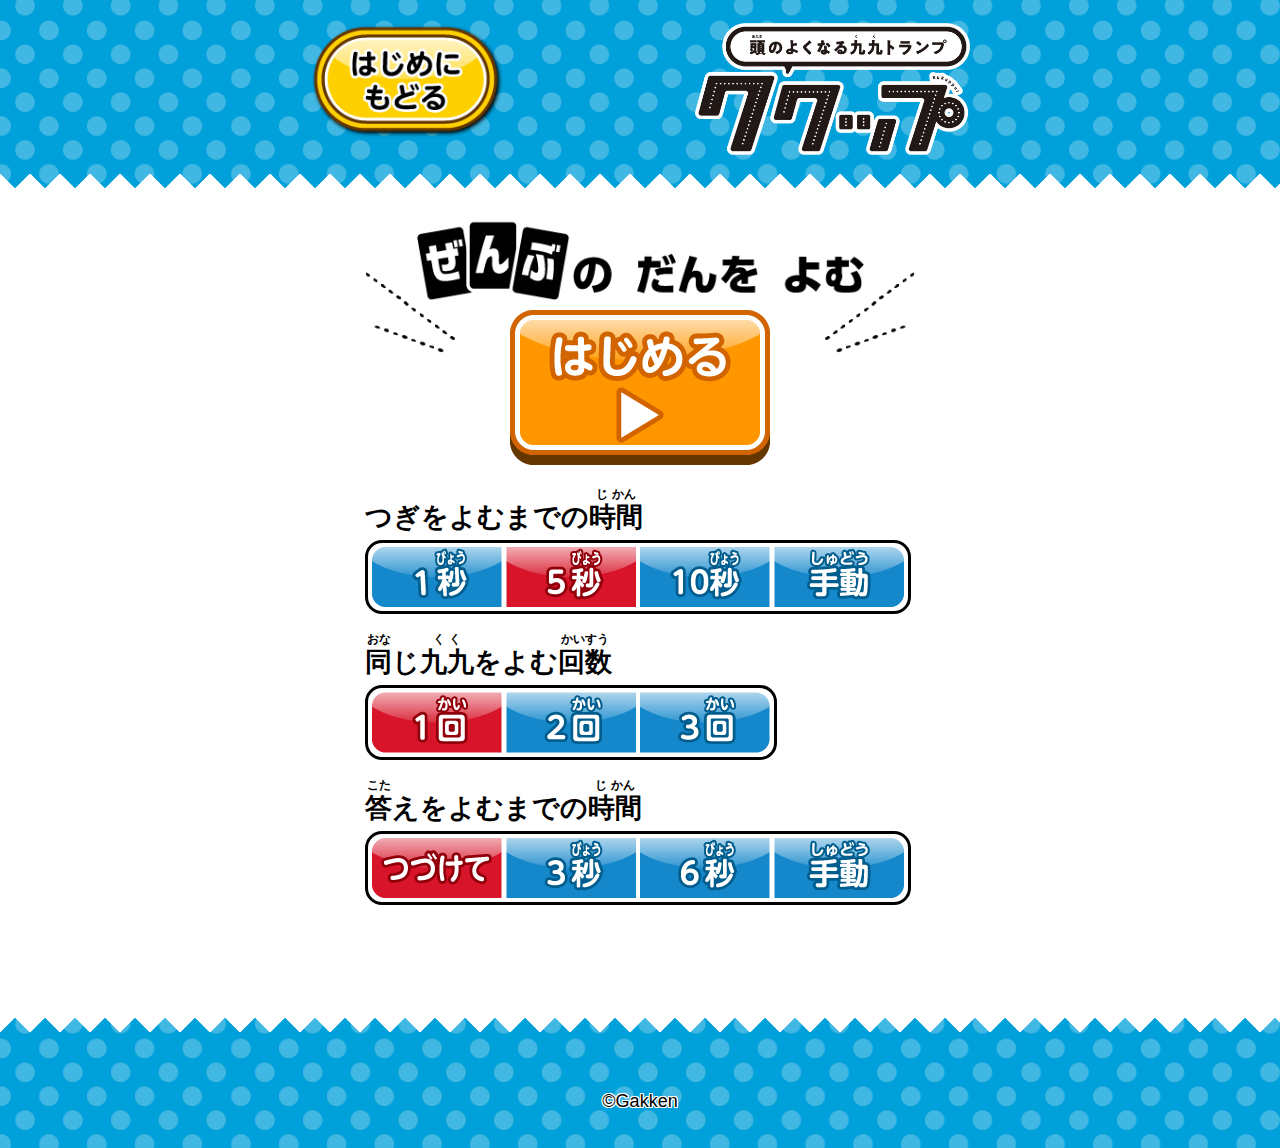
==== play.html @ dc19efb6 "first commit" ====
<!DOCTYPE html>
<html lang="ja">
<head>
	<meta charset="UTF-8">
	<meta http-equiv="X-UA-Compatible" content="IE=edge,chrome=1">
	<meta name="viewport" content="width=device-width, initial-scale=1.0">
	<title>頭のよくなる九九トランプ ククップ</title>
	<link rel="stylesheet" href="./css/common.css">
	<link rel="stylesheet" href="./css/play.css">
	<link rel="stylesheet" href="https://use.fontawesome.com/releases/v5.7.2/css/all.css" integrity="sha384-fnmOCqbTlWIlj8LyTjo7mOUStjsKC4pOpQbqyi7RrhN7udi9RwhKkMHpvLbHG9Sr" crossorigin="anonymous">
	<script src="js/jquery-3.6.0.min.js"></script>
</head>
<body>
	<header class="header-play">
		<div class="inner">
			<div class="header-back" id="back_top"><img src="./img/btn-backtop.png" alt="初めに戻る"></div>
			<h1 class="logo"><img src="./img/logo.png" alt="頭のよくなる九九トランプ ククップ"></h1>
		</div>
	</header>

	<div class="container">
		<div class="player">
			<h2 id="player_ttl" class="player_ttl text_center"><img src="./img/txt-play_all.png" alt="ぜんぶのだんをよむ"></h2>

			<section id="config_sec" class="config_sec">
				<div class="btn_play" id="btn_play"><img src="./img/btn-play.png" alt="はじめる"></div>
				<h3>つぎをよむまでの<span class="jikan">時間</span></h3>
				<div class="wrapper">
					<ul class="btn_column4" id="next_time">
						<li id="sec1" data-next="1000"><img src="./img/btn-1s.png" alt="１秒"></li>
						<li id="sec5" data-next="5000" class="select"><img src="./img/btn-5s.png" alt="５秒"></li>
						<li id="sec10" data-next="10000"><img src="./img/btn-10s.png" alt="１０秒"></li>
						<li id="secM" data-next="manual"><img src="./img/btn-m.png" alt="手動"></li>
					</ul>
				</div>
				
				<h3><span class="onaji">同</span>じ<span class="kuku">九九</span>をよむ<span class="kai">回数</span></h3>
				<div class="wrapper">
					<ul class="btn_column3" id="repeat">
						<li id="repeat1" data-read="1" class="select"><img src="./img/btn-1kai.png" alt="１回"></li>
						<li id="repeat2" data-read="2"><img src="./img/btn-2kai.png" alt="２回"></li>
						<li id="repeat3" data-read="3"><img src="./img/btn-3kai.png" alt="３回"></li>
					</ul>
				</div>
				<h3><span class="kotae">答</span>えをよむまでの<span class="jikan">時間</span></h3>
				<div class="wrapper">
					<ul class="btn_column4" id="answer_time">
						<li id="a_c" data-answer="continue" class="select"><img src="./img/btn-a-time-c.png" alt="つづけて"></li>
						<li id="a_3" data-answer="3000"><img src="./img/btn-a-time-3s.png" alt="３秒"></li>
						<li id="a_6" data-answer="6000"><img src="./img/btn-a-time-6s.png" alt="６秒"></li>
						<li id="a_m" data-answer="answer-manual"><img src="./img/btn-a-time-m.png" alt="手動"></li>
					</ul>
				</div>
			</section>

			<section class="read_sec dsp_none" id="read_sec">
				<div class="to_next" id="to_next"><img src="./img/btn-next-play.png" alt="つぎへ"></div>
				<input type="hidden" id="to_next_hidden">
				<div class="count" id="count">
					<span id="count_child">01</span>
					<span id="count_parent">81</span>
				</div>
				<div id="btn_repeat" class="repeat"><img src="./img/btn-repeat.png" alt="もう１回きく"></div>
				<div id="read_answer" class="read_answer hidden"><img src="./img/btn-answer.png" alt="答えをきく"></div>
				<ul class="operation btn_column2">
					<li id="back"><img src="./img/btn-back.png" alt="1つ前に戻る"></li>
					<li id="play_pause"></li>
				</ul>

				<!-- オーディオファイル -->
				<div class="audio" id="audio_js">
					<audio id="bgm" preload>
						<source id="bgmsrc" src="audio/all/k11.mp3" type="audio/mp3">
					</audio>
				</div>
			</section>

			<div class="popup" id="js-popup">
				<div class="popup-inner bg-end">
					<p>おしまい！<br>とれたカードの<br><span class="mai">枚数</span>を かぞえよう！</p>
					<a href="https://manabi-games.gakken.jp/kukuppu/onsei"><img src="./img/btn-end.png" alt="はい"></a>
				</div>
				<div class="black-background"></div>
			</div>

			<div class="popup" id="js-popup02">
				<div class="popup-inner bg-back">
					<div class="close-btn" id="js-close-btn"><img src="./img/btn-x.png"></div>
					<p>よみあげを やめますか？</p>
					<a href="https://manabi-games.gakken.jp/kukuppu/onsei"><img src="./img/btn-play-end.png" alt="はい"></a>
				</div>
				<div class="black-background" id="js-black-bg"></div>
			</div>
			
		</div>
	</div>

	<footer class="footer-top">
		<p>©︎Gakken</p>
	</footer>
	<script src="js/play.js"></script>
</body>
</html>
---- css/common.css ----
body {
    margin: 0;
    height: 100vh;
    font-family: 'Hiragino Kaku Gothic ProN','ヒラギノ角ゴ ProN W3','ヒラギノ角ゴ StdN','Hiragino Kaku Gothic StdN','Hiragino Kaku Gothic ProN','ヒラギノ角ゴ ProN W3','メイリオ', Meiryo,sans-serif;

}
/****************************
font
****************************/
h1 {
    margin: 0;
}
h2 {
    font-size: 1.7em;
    margin: 30px 0 15px;
    font-family: 'Hiragino Kaku Gothic ProN','ヒラギノ角ゴ ProN W3','ヒラギノ角ゴ StdN','Hiragino Kaku Gothic StdN','Hiragino Kaku Gothic ProN','ヒラギノ角ゴ ProN W3','メイリオ', Meiryo,sans-serif;
}
h3 {
    font-size: 1.7em;
    margin: 30px 0 5px;
    font-family: 'Hiragino Kaku Gothic ProN','ヒラギノ角ゴ ProN W3','ヒラギノ角ゴ StdN','Hiragino Kaku Gothic StdN','Hiragino Kaku Gothic ProN','ヒラギノ角ゴ ProN W3','メイリオ', Meiryo,sans-serif;
}
a {
    text-decoration: none;
    color: #000;
}

/****************************
ヘッダー
****************************/
header {
    width: 100%;
    height: 36vw;
    max-height: 273px;
    background-image: url(../img/background02.png);
    background-repeat: no-repeat;
    background-size: cover;
    position: relative;
}
header::after{
    content: "";
    position: absolute;
    background: -o-linear-gradient(45deg, #fff 50%, transparent 52%),
        -o-linear-gradient(135deg, #fff 50%, transparent 52%);
    background: linear-gradient(45deg, #fff 50%, transparent 52%),
        linear-gradient(315deg, #fff 50%, transparent 52%);
    background-size: 30px 30px;
    height: 14px;
    width: 100%;
    bottom: 0;
}

/****************************
フッター
****************************/
footer {
    width: 100%;
    height: 17vw;
    max-height: 130px;
    background-image: url(../img/background02.png);
    background-repeat: no-repeat;
    background-size: cover;
    position: relative;
}
footer::before{
    content: "";
    position: absolute;
    background: -o-linear-gradient(45deg, #fff 50%, transparent 52%),
        -o-linear-gradient(135deg, #fff 50%, transparent 52%);
    background: linear-gradient(45deg, #fff 50%, transparent 52%),
        linear-gradient(315deg, #fff 50%, transparent 52%);
    -webkit-transform: scale(1, -1);
        -ms-transform: scale(1, -1);
            transform: scale(1, -1);
    background-size: 30px 30px;
    height: 14px;
    width: 100%;
    top: 0;
}
footer p {
    position: absolute;
    top: 50%;
    left: 50%;
    -ms-transform: translateY(-50%) translateX(-50%);
        transform: translateY(-50%) translateX(-50%);
    -webkit-transform: translateY(-50%) translateX(-50%);
    color: #000;
    font-size: 18px;
    text-shadow:1px 1px 0 #FFF, -1px -1px 0 #FFF,
              -1px 1px 0 #FFF, 1px -1px 0 #FFF,
              0px 1px 0 #FFF,  0-1px 0 #FFF,
              -1px 0 0 #FFF, 1px 0 0 #FFF;
}
@media screen and (max-width: 750px) {
    footer p {
        font-size: 14px;
    }
}

/****************************
コンテナ・画面幅
****************************/
.container {
    width: 90%;
    max-width: 550px;
    margin: 0 auto;
}
.container header,
.container section {
    text-align: center;
}
ul {
    -webkit-padding-start: 0;
            padding-inline-start: 0;
}
li {
    list-style-type: none;
}
.dsp_none {
    display: none;
}
.hidden {
    visibility: hidden;
}
.text_center {
    text-align: center;
}

/****************************
2カラムボタン
****************************/
.btn_column2 {
    display: -webkit-box;
    display: -ms-flexbox;
    display: flex;
        -ms-flex-wrap: wrap;
            flex-wrap: wrap;
    -webkit-box-pack: justify;
        -ms-flex-pack: justify;
            justify-content: space-between;
}
.btn_column2 li {
    width: 45%;
    max-width: 250px;
    padding: 10px 0;
}
.btn_column2 li img {
    width: 100%;
}
.btn_column2 li:hover img {
    visibility: hidden;
}

/****************************
設定セクション
****************************/
.config_sec {
    margin-top: 50px;
}
/* 次へボタン */
.btn_next {
    width: 48vw;
    max-width: 360px;
    margin: 60px auto 0;
    position: relative;
    z-index: 1000;
}
.btn_next img {
    width: 100%;
    height: auto;
    position: absolute;
    top: 50%;
    left: 50%;
    -ms-transform: translateY(-50%) translateX(-50%);
        transform: translateY(-50%) translateX(-50%);
    -webkit-transform: translateY(-50%) translateX(-50%);
}
---- css/play.css ----
/****************************
ヘッダー
****************************/
.header-play {
    height: 25vw;
    max-height: 188px;
}
.header-play .inner {
    width: 88vw;
    max-width: 660px;
    margin: 0 auto;
    padding-top: 23px;
    display: -webkit-box;
    display: -ms-flexbox;
    display: flex;
    -ms-flex-wrap: nowrap;
        flex-wrap: nowrap;
    -webkit-box-pack: justify;
        -ms-flex-pack: justify;
            justify-content: space-between;
}
.header-play .inner .header-back img {
    width: 26vw;
    max-width: 195px;
    height: auto;
}
.header-play .inner h1 img {
    width: 26vw;
    max-width: 275px;
    height: auto;
}

@media screen and (max-width: 750px) {
    .header-play .inner {
        padding-top: 12px;
    }
    .header-play .inner h1 img {
        width: 30vw;
    }
}

/****************************
再生設定エリア
****************************/
.container {
    height: 800px;
}
.container section {
    text-align: left;
}
.player {
    position: relative;
}
.player section {
    position: absolute;
    width: 100%;
    margin: 0;
    top: 65%;
}
.player_ttl img {
    width: 100%;
    height: auto;
}
/* はじめるボタン・つぎへボタン */
.btn_play,
.to_next {
    width: 34vw;
    max-width: 260px;
    height: auto;
    margin: 0 auto;
}
.btn_play img,
.to_next img {
    width: 100%;
    height: auto;
}
.btn_play:hover{
    background: url(../img/btn-play_active.png) center no-repeat;
    background-size: contain;
}
.btn_play:active {
    background: url(../img/btn-play_active.png) center no-repeat;
    background-size: contain;
}
.to_next:hover {
    background: url(../img/btn-next-play_active.png) center no-repeat;
    background-size: contain;
}
.to_next:active {
    background: url(../img/btn-next-play_active.png) center no-repeat;
    background-size: contain;
}
.btn_play:hover img,
.to_next:hover img {
    visibility: hidden;
}
.btn_play:active img,
.to_next:active img {
    visibility: hidden;
}
/* ふりがな */
.jikan,
.onaji,
.kuku,
.kai,
.kotae,
.mai {
    position: relative;
}
.jikan::before,
.onaji::before,
.kuku::before,
.kai::before,
.kotae::before,
.mai::before {
    position: absolute;
    font-size: 0.75rem;
    top: -13px;
    width: 100%;
    text-align: center;
    line-height: 1;
}
.jikan::before {
    content: "じ かん";
}
.onaji::before {
    content: "おな";
}
.kuku::before {
    content: "く く";
}
.kai::before {
    content: "かいすう";
}
.kotae::before {
    content: "こた";
}
.mai::before {
    content: "まい すう";
}
.config_sec .wrapper {
    display: inline-block;
}
/* 次を読むまでの時間・同じ九九を読む回数・答えを読むまでの時間 */
.btn_column3,
.btn_column4 {
    margin: 0;
    display: -webkit-box;
    display: -ms-flexbox;
    display: flex;
    -ms-flex-wrap: nowrap;
        flex-wrap: nowrap;
    -webkit-box-pack: start;
        -ms-flex-pack: start;
            justify-content: flex-start;
        -webkit-box-align: center;
            -ms-flex-align: center;
                align-items: center;
    border: solid 3px #000;
    border-radius: 17px;
    padding: 4px;
}
.btn_column3 li,
.btn_column4 li {
    width: 17vw;
    max-width: 130px;
    height: auto;
    margin-right: 4px;
}
.btn_column3 li:last-child,
.btn_column4 li:last-child {
    margin-right: 0;
}
.btn_column3 img,
.btn_column4 img {
    width: 100%;
    height: auto;
    display: -webkit-box;
    display: -ms-flexbox;
    display: flex;
    -webkit-box-pack: start;
        -ms-flex-pack: start;
            justify-content: flex-start;
    -webkit-box-align: center;
        -ms-flex-align: center;
        align-items: center;
}
.btn_column3 li.select img,
.btn_column4 li.select img {
    visibility: hidden;
}
/* つぎをよむまでの時間 選択時 */
.btn_column4 .select#sec1 {
    background: url(../img/btn-1s_active.png) no-repeat top center;
    background-size: contain;
}
.btn_column4 .select#sec5 {
    background: url(../img/btn-5s_active.png) no-repeat top center;
    background-size: contain;
}
.btn_column4 .select#sec10 {
    background: url(../img/btn-10s_active.png) no-repeat top center;
    background-size: contain;
}
.btn_column4 .select#secM {
    background: url(../img/btn-m_active.png) no-repeat top center;
    background-size: contain;
}
/* 同じ九九を読む回数 選択時 */
.btn_column3 .select#repeat1 {
    background: url(../img/btn-1kai_active.png) no-repeat top center;
    background-size: contain;
}
.btn_column3 .select#repeat2 {
    background: url(../img/btn-2kai_active.png) no-repeat top center;
    background-size: contain;
}
.btn_column3 .select#repeat3 {
    background: url(../img/btn-3kai_active.png) no-repeat top center;
    background-size: contain;
}
/* 答えをよむまでの時間 選択時 */
.btn_column4 .select#a_c {
    background: url(../img/btn-a-time-c_active.png) no-repeat top center;
    background-size: contain;
}
.btn_column4 .select#a_3 {
    background: url(../img/btn-a-time-3s_active.png) no-repeat top center;
    background-size: contain;
}
.btn_column4 .select#a_6 {
    background: url(../img/btn-a-time-6s_active.png) no-repeat top center;
    background-size: contain;
}
.btn_column4 .select#a_m {
    background: url(../img/btn-a-time-m_active.png) no-repeat top center;
    background-size: contain;
}
@media screen and (max-width: 750px) {
    .btn_column4 {
        border-radius: 13px;
        padding: 3px 4px;
    }
    .btn_column4 li {
        margin-right: 2px;
    }
}
@media screen and (max-width: 480px) {
    .container {
        height: 600px;
    }
}

/****************************
再生画面
****************************/
.read_sec {
    margin: 20px 0;
}
/* 読み上げボタン */
.btn_read {
    margin-bottom: 30px;
}
.btn_read a {
    font-size: 1.2em;
    color: #000;
    text-decoration: none;
}
/* カウンター */
.count {
    position: absolute;
    left: 75%;
    top: 8%;
    width: 25vw;
    height: 20vw;
    max-width: 188px;
    max-height: 150px;
    background: url(../img/count.png) no-repeat center;
    background-size: contain;
}
.count #count_child {
    position: absolute;
    top: 18%;
    left: 25%;
    font-size: 2.3em;
    font-weight: bold;
}
.count #count_parent {
    position: absolute;
    top: 50%;
    left: 50%;
    font-size: 2.3em;
    font-weight: bold;
}
/* もう1回きく・答えをきく */
.repeat {
    margin-top: 42px;
}
.read_answer {
    margin-top: 20px;
}
.repeat img,
.read_answer img {
    width: 100%;
    height: auto;
}
.repeat:hover{
    background: url(../img/btn-repeat_hov.png) no-repeat center;
    background-size: contain;
}
.repeat:active {
    background: url(../img/btn-repeat_hov.png) no-repeat center;
    background-size: contain;
}
.read_answer:hover {
    background: url(../img/btn-answer_hov.png) no-repeat center;
    background-size: contain;
}
.read_answer:active {
    background: url(../img/btn-answer_hov.png) no-repeat center;
    background-size: contain;
}
.repeat:hover img,
.read_answer:hover img {
    visibility: hidden;
}
.repeat:active img,
.read_answer:active img {
    visibility: hidden;
}
.repeat:active img,
.read_answer:active img {
    visibility: hidden;
}

/* 1つ前に戻る・とめる */
.operation #back:hover {
    background: url(../img/btn-back_hov.png) no-repeat center;
    background-size: contain;
}
.operation #back:active {
    background: url(../img/btn-back_hov.png) no-repeat center;
    background-size: contain;
}
.operation #play_pause:hover .img_play {
    background: url(../img/btn-play02_hov.png) no-repeat center;
    background-size: contain;
}
.operation #play_pause:active .img_play {
    background: url(../img/btn-play02_hov.png) no-repeat center;
    background-size: contain;
}
.operation #play_pause:hover .btn_pause {
    background: url(../img/btn-pause_hov.png) no-repeat center;
    background-size: contain;
}
.operation #play_pause:active .btn_pause {
    background: url(../img/btn-pause_hov.png) no-repeat center;
    background-size: contain;
}
.operation #back:hover img,
.operation #play_pause:hover img {
    visibility: hidden;
}
.operation #back:active img,
.operation #play_pause:active img {
    visibility: hidden;
}
.disabled {
    pointer-events: none !important;
}
.disabled:hover img {
    visibility: visible !important;
}
.disabled:active img {
    visibility: visible !important;
}

@media screen and (max-width: 750px) {
    .count #count_child,
    .count #count_parent {
        font-size: 2em;
    }
}
@media screen and (max-width: 480px) {
    .count {
        left: 70%;
        top: 11%;
        width: 94px;
        height: 75px;
    }
    .count #count_child,
    .count #count_parent {
        font-size: 1.1em;
    }
    .count #count_child {
        top: 19%;
        left: 27%;
    }
}

/****************************
ポップアップウィンドウ
****************************/
.popup {
    position: fixed;
    left: 0;
    top: 0;
    width: 100%;
    height: 100%;
    z-index: 9999;
    opacity: 0;
    visibility: hidden;
    -webkit-transition: .6s;
    -o-transition: .6s;
    transition: .6s;
}
.popup.is-show {
    opacity: 1;
    visibility: visible;
}
.popup-inner {
    position: absolute;
    left: 50%;
    top: 50%;
    -webkit-transform: translate(-50%,-50%);
        -ms-transform: translate(-50%,-50%);
            transform: translate(-50%,-50%);
    width: 86vw;
    height: 49vw;
    max-width: 650px;
    max-height: 370px;
    text-align: center;
    z-index: 2;
}
.bg-back p {
    margin-top: 80px;
}
.popup-inner p {
    font-size: 2em;
    font-weight: bold;
    text-shadow: 1px 1px 0 #FFF, -1px -1px 0 #FFF, -1px 1px 0 #FFF, 1px -1px 0 #FFF, 0px 1px 0 #FFF, 0-1px 0 #FFF, -1px 0 0 #FFF, 1px 0 0 #FFF;
}
.popup-inner img {
    width: 73vw;
    max-width: 550px;
    height: auto;
}
.close-btn {
    position: absolute;
    right: 17px;
    top: 11px;
    width: 6vw;
    max-width: 50px;
    height: auto;
    cursor: pointer;
}
.close-btn img {
    width: 100%;
    height: auto;
}
.black-background {
    position: absolute;
    left: 0;
    top: 0;
    width: 100%;
    height: 100%;
    background-color: rgba(255,255,255,.6);
    z-index: 1;
    cursor: pointer;
}
/* 再生終了時の背景 */
.bg-end {
    background: url(../img/popup-end.png) no-repeat center;
    background-size: contain;
}
.bg-back {
    background: url(../img/popup-back.png) no-repeat center;
    background-size: contain;
}
@media screen and (max-width: 750px) {
    .popup-inner p {
        font-size: 1.5em;
    }
}
@media screen and (max-width: 480px) {
    .popup-inner p {
        font-size: 1.1em;
    }
    .bg-back p {
        margin-top: 50px;
    }
}
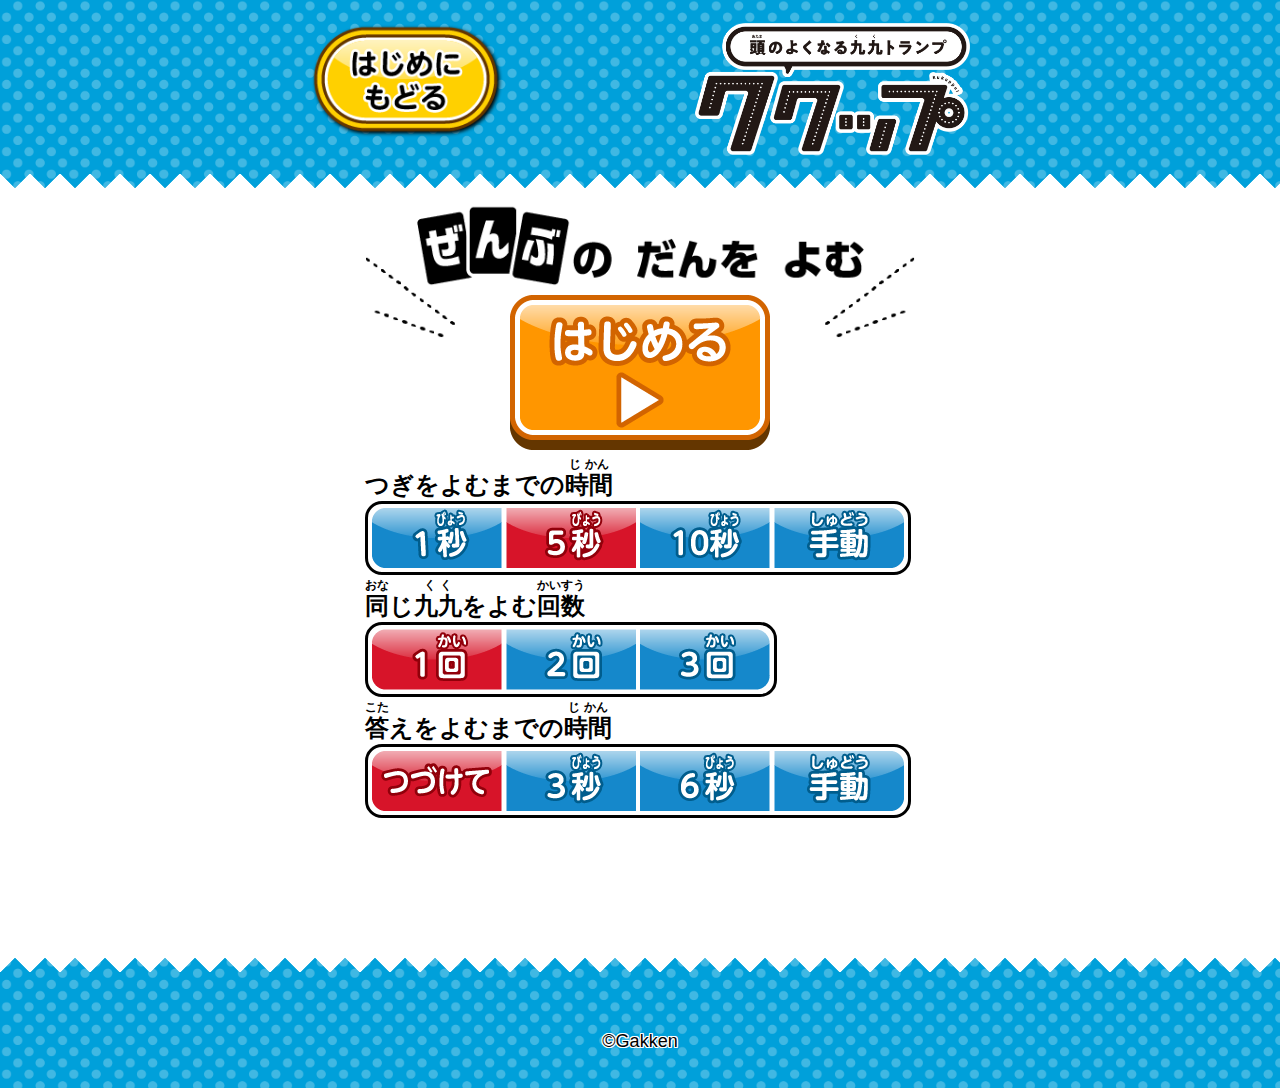
==== commit 2b30aa9b: "画面レイアウト・レスポンシブ対応の修正" ====
--- a/play.html
+++ b/play.html
@@ -5,8 +5,8 @@
 	<meta http-equiv="X-UA-Compatible" content="IE=edge,chrome=1">
 	<meta name="viewport" content="width=device-width, initial-scale=1.0">
 	<title>頭のよくなる九九トランプ ククップ</title>
-	<link rel="stylesheet" href="./css/common.css">
-	<link rel="stylesheet" href="./css/play.css">
+	<link rel="stylesheet" href="./css/common.css?v=20211116">
+	<link rel="stylesheet" href="./css/play.css?v=20211116">
 	<link rel="stylesheet" href="https://use.fontawesome.com/releases/v5.7.2/css/all.css" integrity="sha384-fnmOCqbTlWIlj8LyTjo7mOUStjsKC4pOpQbqyi7RrhN7udi9RwhKkMHpvLbHG9Sr" crossorigin="anonymous">
 	<script src="js/jquery-3.6.0.min.js"></script>
 </head>
@@ -18,80 +18,82 @@
 		</div>
 	</header>
 
-	<div class="container">
-		<div class="player">
-			<h2 id="player_ttl" class="player_ttl text_center"><img src="./img/txt-play_all.png" alt="ぜんぶのだんをよむ"></h2>
-
-			<section id="config_sec" class="config_sec">
-				<div class="btn_play" id="btn_play"><img src="./img/btn-play.png" alt="はじめる"></div>
-				<h3>つぎをよむまでの<span class="jikan">時間</span></h3>
-				<div class="wrapper">
-					<ul class="btn_column4" id="next_time">
-						<li id="sec1" data-next="1000"><img src="./img/btn-1s.png" alt="１秒"></li>
-						<li id="sec5" data-next="5000" class="select"><img src="./img/btn-5s.png" alt="５秒"></li>
-						<li id="sec10" data-next="10000"><img src="./img/btn-10s.png" alt="１０秒"></li>
-						<li id="secM" data-next="manual"><img src="./img/btn-m.png" alt="手動"></li>
+	<div class="wrap">
+		<div class="container">
+			<div class="player">
+				<h2 id="player_ttl" class="player_ttl text_center"><img src="./img/txt-play_all.png" alt="ぜんぶのだんをよむ"></h2>
+	
+				<section id="config_sec" class="config_sec">
+					<div class="btn_play" id="btn_play"><img src="./img/btn-play.png" alt="はじめる"></div>
+					<h3>つぎをよむまでの<span class="jikan">時間</span></h3>
+					<div class="wrapper">
+						<ul class="btn_column4" id="next_time">
+							<li id="sec1" data-next="1000"><img src="./img/btn-1s.png" alt="１秒"></li>
+							<li id="sec5" data-next="5000" class="select"><img src="./img/btn-5s.png" alt="５秒"></li>
+							<li id="sec10" data-next="10000"><img src="./img/btn-10s.png" alt="１０秒"></li>
+							<li id="secM" data-next="manual"><img src="./img/btn-m.png" alt="手動"></li>
+						</ul>
+					</div>
+					
+					<h3><span class="onaji">同</span>じ<span class="kuku">九九</span>をよむ<span class="kai">回数</span></h3>
+					<div class="wrapper">
+						<ul class="btn_column3" id="repeat">
+							<li id="repeat1" data-read="1" class="select"><img src="./img/btn-1kai.png" alt="１回"></li>
+							<li id="repeat2" data-read="2"><img src="./img/btn-2kai.png" alt="２回"></li>
+							<li id="repeat3" data-read="3"><img src="./img/btn-3kai.png" alt="３回"></li>
+						</ul>
+					</div>
+					<h3><span class="kotae">答</span>えをよむまでの<span class="jikan">時間</span></h3>
+					<div class="wrapper">
+						<ul class="btn_column4" id="answer_time">
+							<li id="a_c" data-answer="continue" class="select"><img src="./img/btn-a-time-c.png" alt="つづけて"></li>
+							<li id="a_3" data-answer="3000"><img src="./img/btn-a-time-3s.png" alt="３秒"></li>
+							<li id="a_6" data-answer="6000"><img src="./img/btn-a-time-6s.png" alt="６秒"></li>
+							<li id="a_m" data-answer="answer-manual"><img src="./img/btn-a-time-m.png" alt="手動"></li>
+						</ul>
+					</div>
+				</section>
+	
+				<section class="read_sec dsp_none" id="read_sec">
+					<div class="to_next" id="to_next"><img src="./img/btn-next-play.png" alt="つぎへ"></div>
+					<input type="hidden" id="to_next_hidden">
+					<div class="count" id="count">
+						<span id="count_child">01</span>
+						<span id="count_parent">81</span>
+					</div>
+					<div id="btn_repeat" class="repeat"><img src="./img/btn-repeat.png" alt="もう１回きく"></div>
+					<div id="read_answer" class="read_answer hidden"><img src="./img/btn-answer.png" alt="答えをきく"></div>
+					<ul class="operation btn_column2">
+						<li id="back"><img src="./img/btn-back.png" alt="1つ前に戻る"></li>
+						<li id="play_pause"></li>
 					</ul>
+	
+					<!-- オーディオファイル -->
+					<div class="audio" id="audio_js">
+						<audio id="bgm" preload>
+							<source id="bgmsrc" src="audio/all/k11.mp3" type="audio/mp3">
+						</audio>
+					</div>
+				</section>
+	
+				<div class="popup" id="js-popup">
+					<div class="popup-inner bg-end">
+						<p>おしまい！<br>とれたカードの<br><span class="mai">枚数</span>を かぞえよう！</p>
+						<a href="https://manabi-games.gakken.jp/kukuppu/onsei"><img src="./img/btn-end.png" alt="はい"></a>
+					</div>
+					<div class="black-background"></div>
+				</div>
+	
+				<div class="popup" id="js-popup02">
+					<div class="popup-inner bg-back">
+						<div class="close-btn" id="js-close-btn"><img src="./img/btn-x.png"></div>
+						<p>よみあげを やめますか？</p>
+						<a href="https://manabi-games.gakken.jp/kukuppu/onsei"><img src="./img/btn-play-end.png" alt="はい"></a>
+					</div>
+					<div class="black-background" id="js-black-bg"></div>
 				</div>
 				
-				<h3><span class="onaji">同</span>じ<span class="kuku">九九</span>をよむ<span class="kai">回数</span></h3>
-				<div class="wrapper">
-					<ul class="btn_column3" id="repeat">
-						<li id="repeat1" data-read="1" class="select"><img src="./img/btn-1kai.png" alt="１回"></li>
-						<li id="repeat2" data-read="2"><img src="./img/btn-2kai.png" alt="２回"></li>
-						<li id="repeat3" data-read="3"><img src="./img/btn-3kai.png" alt="３回"></li>
-					</ul>
-				</div>
-				<h3><span class="kotae">答</span>えをよむまでの<span class="jikan">時間</span></h3>
-				<div class="wrapper">
-					<ul class="btn_column4" id="answer_time">
-						<li id="a_c" data-answer="continue" class="select"><img src="./img/btn-a-time-c.png" alt="つづけて"></li>
-						<li id="a_3" data-answer="3000"><img src="./img/btn-a-time-3s.png" alt="３秒"></li>
-						<li id="a_6" data-answer="6000"><img src="./img/btn-a-time-6s.png" alt="６秒"></li>
-						<li id="a_m" data-answer="answer-manual"><img src="./img/btn-a-time-m.png" alt="手動"></li>
-					</ul>
-				</div>
-			</section>
-
-			<section class="read_sec dsp_none" id="read_sec">
-				<div class="to_next" id="to_next"><img src="./img/btn-next-play.png" alt="つぎへ"></div>
-				<input type="hidden" id="to_next_hidden">
-				<div class="count" id="count">
-					<span id="count_child">01</span>
-					<span id="count_parent">81</span>
-				</div>
-				<div id="btn_repeat" class="repeat"><img src="./img/btn-repeat.png" alt="もう１回きく"></div>
-				<div id="read_answer" class="read_answer hidden"><img src="./img/btn-answer.png" alt="答えをきく"></div>
-				<ul class="operation btn_column2">
-					<li id="back"><img src="./img/btn-back.png" alt="1つ前に戻る"></li>
-					<li id="play_pause"></li>
-				</ul>
-
-				<!-- オーディオファイル -->
-				<div class="audio" id="audio_js">
-					<audio id="bgm" preload>
-						<source id="bgmsrc" src="audio/all/k11.mp3" type="audio/mp3">
-					</audio>
-				</div>
-			</section>
-
-			<div class="popup" id="js-popup">
-				<div class="popup-inner bg-end">
-					<p>おしまい！<br>とれたカードの<br><span class="mai">枚数</span>を かぞえよう！</p>
-					<a href="https://manabi-games.gakken.jp/kukuppu/onsei"><img src="./img/btn-end.png" alt="はい"></a>
-				</div>
-				<div class="black-background"></div>
 			</div>
-
-			<div class="popup" id="js-popup02">
-				<div class="popup-inner bg-back">
-					<div class="close-btn" id="js-close-btn"><img src="./img/btn-x.png"></div>
-					<p>よみあげを やめますか？</p>
-					<a href="https://manabi-games.gakken.jp/kukuppu/onsei"><img src="./img/btn-play-end.png" alt="はい"></a>
-				</div>
-				<div class="black-background" id="js-black-bg"></div>
-			</div>
-			
 		</div>
 	</div>
 
--- a/css/common.css
+++ b/css/common.css
@@ -1,8 +1,10 @@
+@charset "UTF-8";
 body {
     margin: 0;
     height: 100vh;
     font-family: 'Hiragino Kaku Gothic ProN','ヒラギノ角ゴ ProN W3','ヒラギノ角ゴ StdN','Hiragino Kaku Gothic StdN','Hiragino Kaku Gothic ProN','ヒラギノ角ゴ ProN W3','メイリオ', Meiryo,sans-serif;
-
+    background-image: url(../img/background02.png);
+    background-size: contain;
 }
 /****************************
 font
@@ -11,13 +13,13 @@
     margin: 0;
 }
 h2 {
-    font-size: 1.7em;
-    margin: 30px 0 15px;
+    font-size: 1.5em;
+    margin: 0;
     font-family: 'Hiragino Kaku Gothic ProN','ヒラギノ角ゴ ProN W3','ヒラギノ角ゴ StdN','Hiragino Kaku Gothic StdN','Hiragino Kaku Gothic ProN','ヒラギノ角ゴ ProN W3','メイリオ', Meiryo,sans-serif;
 }
 h3 {
-    font-size: 1.7em;
-    margin: 30px 0 5px;
+    font-size: 1.5em;
+    margin: 15px 0 0;
     font-family: 'Hiragino Kaku Gothic ProN','ヒラギノ角ゴ ProN W3','ヒラギノ角ゴ StdN','Hiragino Kaku Gothic StdN','Hiragino Kaku Gothic ProN','ヒラギノ角ゴ ProN W3','メイリオ', Meiryo,sans-serif;
 }
 a {
@@ -32,9 +34,6 @@
     width: 100%;
     height: 36vw;
     max-height: 273px;
-    background-image: url(../img/background02.png);
-    background-repeat: no-repeat;
-    background-size: cover;
     position: relative;
 }
 header::after{
@@ -57,9 +56,6 @@
     width: 100%;
     height: 17vw;
     max-height: 130px;
-    background-image: url(../img/background02.png);
-    background-repeat: no-repeat;
-    background-size: cover;
     position: relative;
 }
 footer::before{
@@ -100,10 +96,15 @@
 /****************************
 コンテナ・画面幅
 ****************************/
+.wrap {
+    background-color: #fff;
+}
 .container {
-    width: 90%;
+    width: 80%;
     max-width: 550px;
+    height: 650px;
     margin: 0 auto;
+    padding: 15px 0;
 }
 .container header,
 .container section {
@@ -125,6 +126,11 @@
 .text_center {
     text-align: center;
 }
+@media screen and (max-width: 480px) {
+    .container {
+        height: 450px;
+    }
+}
 
 /****************************
 2カラムボタン
@@ -138,11 +144,11 @@
     -webkit-box-pack: justify;
         -ms-flex-pack: justify;
             justify-content: space-between;
+    margin: 8px 0;
 }
 .btn_column2 li {
     width: 45%;
     max-width: 250px;
-    padding: 10px 0;
 }
 .btn_column2 li img {
     width: 100%;
@@ -155,13 +161,15 @@
 設定セクション
 ****************************/
 .config_sec {
-    margin-top: 50px;
+    margin-top: 15px;
 }
 /* 次へボタン */
 .btn_next {
     width: 48vw;
     max-width: 360px;
-    margin: 60px auto 0;
+    height: 86px;
+    margin: 0 auto;
+    padding: 10px 0 15px;
     position: relative;
     z-index: 1000;
 }
@@ -174,4 +182,9 @@
     -ms-transform: translateY(-50%) translateX(-50%);
         transform: translateY(-50%) translateX(-50%);
     -webkit-transform: translateY(-50%) translateX(-50%);
+}
+@media screen and (max-width: 480px) {
+    .btn_next {
+        height: 43px;
+    }
 }--- a/css/play.css
+++ b/css/play.css
@@ -1,3 +1,4 @@
+@charset "UTF-8";
 /****************************
 ヘッダー
 ****************************/
@@ -43,7 +44,7 @@
 再生設定エリア
 ****************************/
 .container {
-    height: 800px;
+    height: 740px;
 }
 .container section {
     text-align: left;
@@ -247,7 +248,7 @@
 }
 @media screen and (max-width: 480px) {
     .container {
-        height: 600px;
+        height: 470px;
     }
 }
 
@@ -294,10 +295,10 @@
 }
 /* もう1回きく・答えをきく */
 .repeat {
-    margin-top: 42px;
+    margin-top: 35px;
 }
 .read_answer {
-    margin-top: 20px;
+    margin-top: 10px;
 }
 .repeat img,
 .read_answer img {
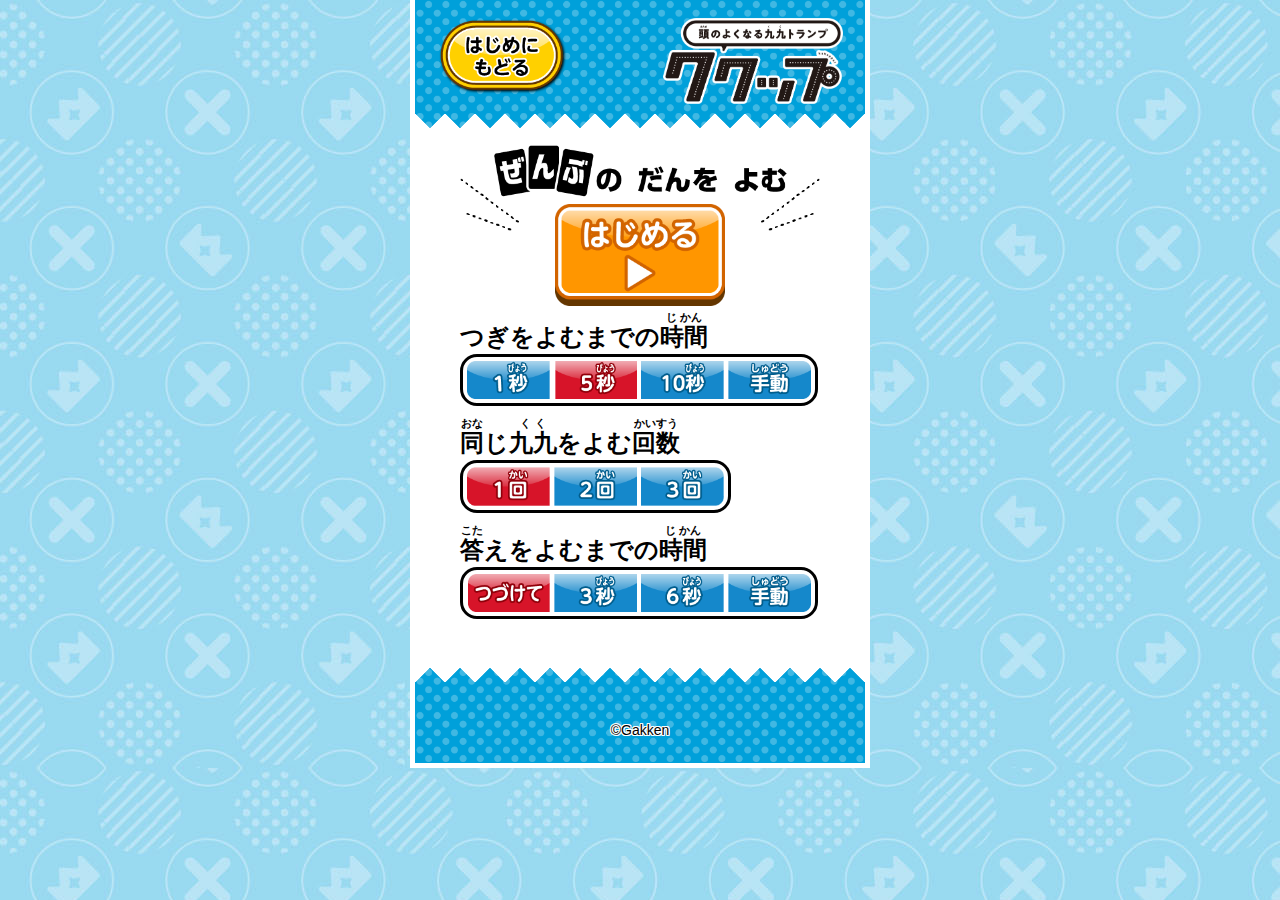
==== commit e94df063: "音声URLの取得元をJSONに変更・その他動作・デザインの修正" ====
--- a/play.html
+++ b/play.html
@@ -5,10 +5,11 @@
 	<meta http-equiv="X-UA-Compatible" content="IE=edge,chrome=1">
 	<meta name="viewport" content="width=device-width, initial-scale=1.0">
 	<title>頭のよくなる九九トランプ ククップ</title>
-	<link rel="stylesheet" href="./css/common.css?v=20211116">
-	<link rel="stylesheet" href="./css/play.css?v=20211116">
+	<link rel="stylesheet" href="./css/common.css?v=20211129">
+	<link rel="stylesheet" href="./css/play.css?v=20211129">
 	<link rel="stylesheet" href="https://use.fontawesome.com/releases/v5.7.2/css/all.css" integrity="sha384-fnmOCqbTlWIlj8LyTjo7mOUStjsKC4pOpQbqyi7RrhN7udi9RwhKkMHpvLbHG9Sr" crossorigin="anonymous">
 	<script src="js/jquery-3.6.0.min.js"></script>
+	<!-- <script type="text/javascript" src="/js/audio.min.js"></script> -->
 </head>
 <body>
 	<header class="header-play">
@@ -101,5 +102,36 @@
 		<p>©︎Gakken</p>
 	</footer>
 	<script src="js/play.js"></script>
+	<script>
+		$(function () {
+			switch (getParam('step')) {
+				case '1':
+					$('#player_ttl').html('<img src="./img/txt-play_13.png" alt="１〜３のだんをよむ">');
+					$('#count_parent').html('27');
+					break;
+				case '4':
+					$('#player_ttl').html('<imgsrc ="./img/txt-play_46.png" alt="４〜６のだんをよむ">');
+					$('#count_parent').html('27');
+					break;
+				case '7':
+					$('#player_ttl').html('<img src="./img/txt-play_79.png" alt="７〜９のだんをよむ">');
+					$('#count_parent').html('27');
+					break;
+				default:
+					$('#count_parent').html('81');
+					break;
+			}
+			$.getJSON("json/kuku.json", function (data) {
+				$('#btn_play').click(function() {
+					// 答えを読むまでの時間が「手動」ならば答えを聞くボタンを表示
+					if(readAnswerInterval() == 'm') {
+						$('#read_answer').removeClass('hidden');
+					}
+					// 九九再生イベント
+					init(data);
+				})
+			})
+        })
+	</script>
 </body>
 </html>--- a/css/common.css
+++ b/css/common.css
@@ -1,10 +1,22 @@
 @charset "UTF-8";
 body {
-    margin: 0;
-    height: 100vh;
+    max-width: 450px;
+    margin: 0 auto;
+    border-left: solid 5px #fff;
+    border-right: solid 5px #fff;
+    border-bottom: solid 5px #fff;
     font-family: 'Hiragino Kaku Gothic ProN','ヒラギノ角ゴ ProN W3','ヒラギノ角ゴ StdN','Hiragino Kaku Gothic StdN','Hiragino Kaku Gothic ProN','ヒラギノ角ゴ ProN W3','メイリオ', Meiryo,sans-serif;
-    background-image: url(../img/background02.png);
-    background-size: contain;
+    background-image: url(../img/background_pc.jpg);
+}
+@media screen and (max-width: 480px) {
+    body {
+        max-width: 100%;
+        border-left: none;
+        border-right: none;
+        border-bottom: none;
+        background-image: url(../img/background.png);
+        background-size: contain;
+    }
 }
 /****************************
 font
@@ -13,14 +25,15 @@
     margin: 0;
 }
 h2 {
-    font-size: 1.5em;
+    font-size: 24px;
     margin: 0;
     font-family: 'Hiragino Kaku Gothic ProN','ヒラギノ角ゴ ProN W3','ヒラギノ角ゴ StdN','Hiragino Kaku Gothic StdN','Hiragino Kaku Gothic ProN','ヒラギノ角ゴ ProN W3','メイリオ', Meiryo,sans-serif;
 }
 h3 {
-    font-size: 1.5em;
-    margin: 15px 0 0;
+    font-size: 24px;
+    margin: 15px 0 5px;
     font-family: 'Hiragino Kaku Gothic ProN','ヒラギノ角ゴ ProN W3','ヒラギノ角ゴ StdN','Hiragino Kaku Gothic StdN','Hiragino Kaku Gothic ProN','ヒラギノ角ゴ ProN W3','メイリオ', Meiryo,sans-serif;
+    line-height: 24px;
 }
 a {
     text-decoration: none;
@@ -35,6 +48,8 @@
     height: 36vw;
     max-height: 273px;
     position: relative;
+    background: url(../img/background.png);
+    background-size: cover;
 }
 header::after{
     content: "";
@@ -54,9 +69,10 @@
 ****************************/
 footer {
     width: 100%;
-    height: 17vw;
-    max-height: 130px;
+    height: 95px;
     position: relative;
+    background: url(../img/background.png);
+    background-size: cover;
 }
 footer::before{
     content: "";
@@ -81,15 +97,16 @@
         transform: translateY(-50%) translateX(-50%);
     -webkit-transform: translateY(-50%) translateX(-50%);
     color: #000;
-    font-size: 18px;
+    font-size: 14px;
     text-shadow:1px 1px 0 #FFF, -1px -1px 0 #FFF,
               -1px 1px 0 #FFF, 1px -1px 0 #FFF,
               0px 1px 0 #FFF,  0-1px 0 #FFF,
               -1px 0 0 #FFF, 1px 0 0 #FFF;
 }
-@media screen and (max-width: 750px) {
-    footer p {
-        font-size: 14px;
+@media screen and (max-width: 480px) {
+    footer {
+        height: 72px;
+        background: none;
     }
 }
 
@@ -102,7 +119,7 @@
 .container {
     width: 80%;
     max-width: 550px;
-    height: 650px;
+    height: 430px;
     margin: 0 auto;
     padding: 15px 0;
 }
@@ -128,7 +145,7 @@
 }
 @media screen and (max-width: 480px) {
     .container {
-        height: 450px;
+        height: 365px;
     }
 }
 
@@ -165,8 +182,7 @@
 }
 /* 次へボタン */
 .btn_next {
-    width: 48vw;
-    max-width: 360px;
+    width: 80%;
     height: 86px;
     margin: 0 auto;
     padding: 10px 0 15px;
--- a/css/play.css
+++ b/css/play.css
@@ -3,14 +3,12 @@
 ヘッダー
 ****************************/
 .header-play {
-    height: 25vw;
-    max-height: 188px;
+    height: 128px;
 }
 .header-play .inner {
-    width: 88vw;
-    max-width: 660px;
+    width: 90%;
     margin: 0 auto;
-    padding-top: 23px;
+    padding-top: 18px;
     display: -webkit-box;
     display: -ms-flexbox;
     display: flex;
@@ -21,30 +19,19 @@
             justify-content: space-between;
 }
 .header-play .inner .header-back img {
-    width: 26vw;
-    max-width: 195px;
+    width: 130px;
     height: auto;
 }
 .header-play .inner h1 img {
-    width: 26vw;
-    max-width: 275px;
-    height: auto;
-}
-
-@media screen and (max-width: 750px) {
-    .header-play .inner {
-        padding-top: 12px;
-    }
-    .header-play .inner h1 img {
-        width: 30vw;
-    }
+    width: 180px;
+    height: auto;
 }
 
 /****************************
 再生設定エリア
 ****************************/
 .container {
-    height: 740px;
+    height: 510px;
 }
 .container section {
     text-align: left;
@@ -65,8 +52,7 @@
 /* はじめるボタン・つぎへボタン */
 .btn_play,
 .to_next {
-    width: 34vw;
-    max-width: 260px;
+    width: 170px;
     height: auto;
     margin: 0 auto;
 }
@@ -79,26 +65,26 @@
     background: url(../img/btn-play_active.png) center no-repeat;
     background-size: contain;
 }
-.btn_play:active {
+/* .btn_play:active {
     background: url(../img/btn-play_active.png) center no-repeat;
     background-size: contain;
-}
+} */
 .to_next:hover {
     background: url(../img/btn-next-play_active.png) center no-repeat;
     background-size: contain;
 }
-.to_next:active {
+/* .to_next:active {
     background: url(../img/btn-next-play_active.png) center no-repeat;
     background-size: contain;
-}
+} */
 .btn_play:hover img,
 .to_next:hover img {
     visibility: hidden;
 }
-.btn_play:active img,
+/* .btn_play:active img,
 .to_next:active img {
     visibility: hidden;
-}
+} */
 /* ふりがな */
 .jikan,
 .onaji,
@@ -115,11 +101,11 @@
 .kotae::before,
 .mai::before {
     position: absolute;
-    font-size: 0.75rem;
-    top: -13px;
+    font-size: 11px;
+    top: -11px;
     width: 100%;
     text-align: center;
-    line-height: 1;
+    line-height: 11px;
 }
 .jikan::before {
     content: "じ かん";
@@ -141,6 +127,7 @@
 }
 .config_sec .wrapper {
     display: inline-block;
+    margin-bottom: 10px;
 }
 /* 次を読むまでの時間・同じ九九を読む回数・答えを読むまでの時間 */
 .btn_column3,
@@ -163,8 +150,7 @@
 }
 .btn_column3 li,
 .btn_column4 li {
-    width: 17vw;
-    max-width: 130px;
+    width: 83px;
     height: auto;
     margin-right: 4px;
 }
@@ -238,11 +224,14 @@
     background-size: contain;
 }
 @media screen and (max-width: 750px) {
+    .btn_column3,
     .btn_column4 {
         border-radius: 13px;
         padding: 3px 4px;
     }
+    .btn_column3 li,
     .btn_column4 li {
+        width: 65px;
         margin-right: 2px;
     }
 }
@@ -271,8 +260,8 @@
 .count {
     position: absolute;
     left: 75%;
-    top: 8%;
-    width: 25vw;
+    top: 1%;
+    width: 120px;
     height: 20vw;
     max-width: 188px;
     max-height: 150px;
@@ -281,16 +270,16 @@
 }
 .count #count_child {
     position: absolute;
-    top: 18%;
+    top: 28%;
     left: 25%;
-    font-size: 2.3em;
+    font-size: 1.5em;
     font-weight: bold;
 }
 .count #count_parent {
     position: absolute;
-    top: 50%;
+    top: 48%;
     left: 50%;
-    font-size: 2.3em;
+    font-size: 1.5em;
     font-weight: bold;
 }
 /* もう1回きく・答えをきく */
@@ -309,83 +298,77 @@
     background: url(../img/btn-repeat_hov.png) no-repeat center;
     background-size: contain;
 }
-.repeat:active {
+/* .repeat:active {
     background: url(../img/btn-repeat_hov.png) no-repeat center;
     background-size: contain;
-}
+} */
 .read_answer:hover {
     background: url(../img/btn-answer_hov.png) no-repeat center;
     background-size: contain;
 }
-.read_answer:active {
+/* .read_answer:active {
     background: url(../img/btn-answer_hov.png) no-repeat center;
     background-size: contain;
-}
+} */
 .repeat:hover img,
 .read_answer:hover img {
     visibility: hidden;
 }
+/* .repeat:active img,
+.read_answer:active img {
+    visibility: hidden;
+}
 .repeat:active img,
 .read_answer:active img {
     visibility: hidden;
-}
-.repeat:active img,
-.read_answer:active img {
-    visibility: hidden;
-}
+} */
 
 /* 1つ前に戻る・とめる */
 .operation #back:hover {
     background: url(../img/btn-back_hov.png) no-repeat center;
     background-size: contain;
 }
-.operation #back:active {
+/* .operation #back:active {
     background: url(../img/btn-back_hov.png) no-repeat center;
     background-size: contain;
-}
+} */
 .operation #play_pause:hover .img_play {
     background: url(../img/btn-play02_hov.png) no-repeat center;
     background-size: contain;
 }
-.operation #play_pause:active .img_play {
+/* .operation #play_pause:active .img_play {
     background: url(../img/btn-play02_hov.png) no-repeat center;
     background-size: contain;
-}
+} */
 .operation #play_pause:hover .btn_pause {
     background: url(../img/btn-pause_hov.png) no-repeat center;
     background-size: contain;
 }
-.operation #play_pause:active .btn_pause {
+/* .operation #play_pause:active .btn_pause {
     background: url(../img/btn-pause_hov.png) no-repeat center;
     background-size: contain;
-}
+} */
 .operation #back:hover img,
 .operation #play_pause:hover img {
     visibility: hidden;
 }
-.operation #back:active img,
+/* .operation #back:active img,
 .operation #play_pause:active img {
     visibility: hidden;
-}
+} */
 .disabled {
     pointer-events: none !important;
 }
 .disabled:hover img {
     visibility: visible !important;
 }
-.disabled:active img {
+/* .disabled:active img {
     visibility: visible !important;
-}
+} */
 
-@media screen and (max-width: 750px) {
-    .count #count_child,
-    .count #count_parent {
-        font-size: 2em;
-    }
-}
 @media screen and (max-width: 480px) {
     .count {
-        left: 70%;
+        left: 80%;
         top: 11%;
         width: 94px;
         height: 75px;
